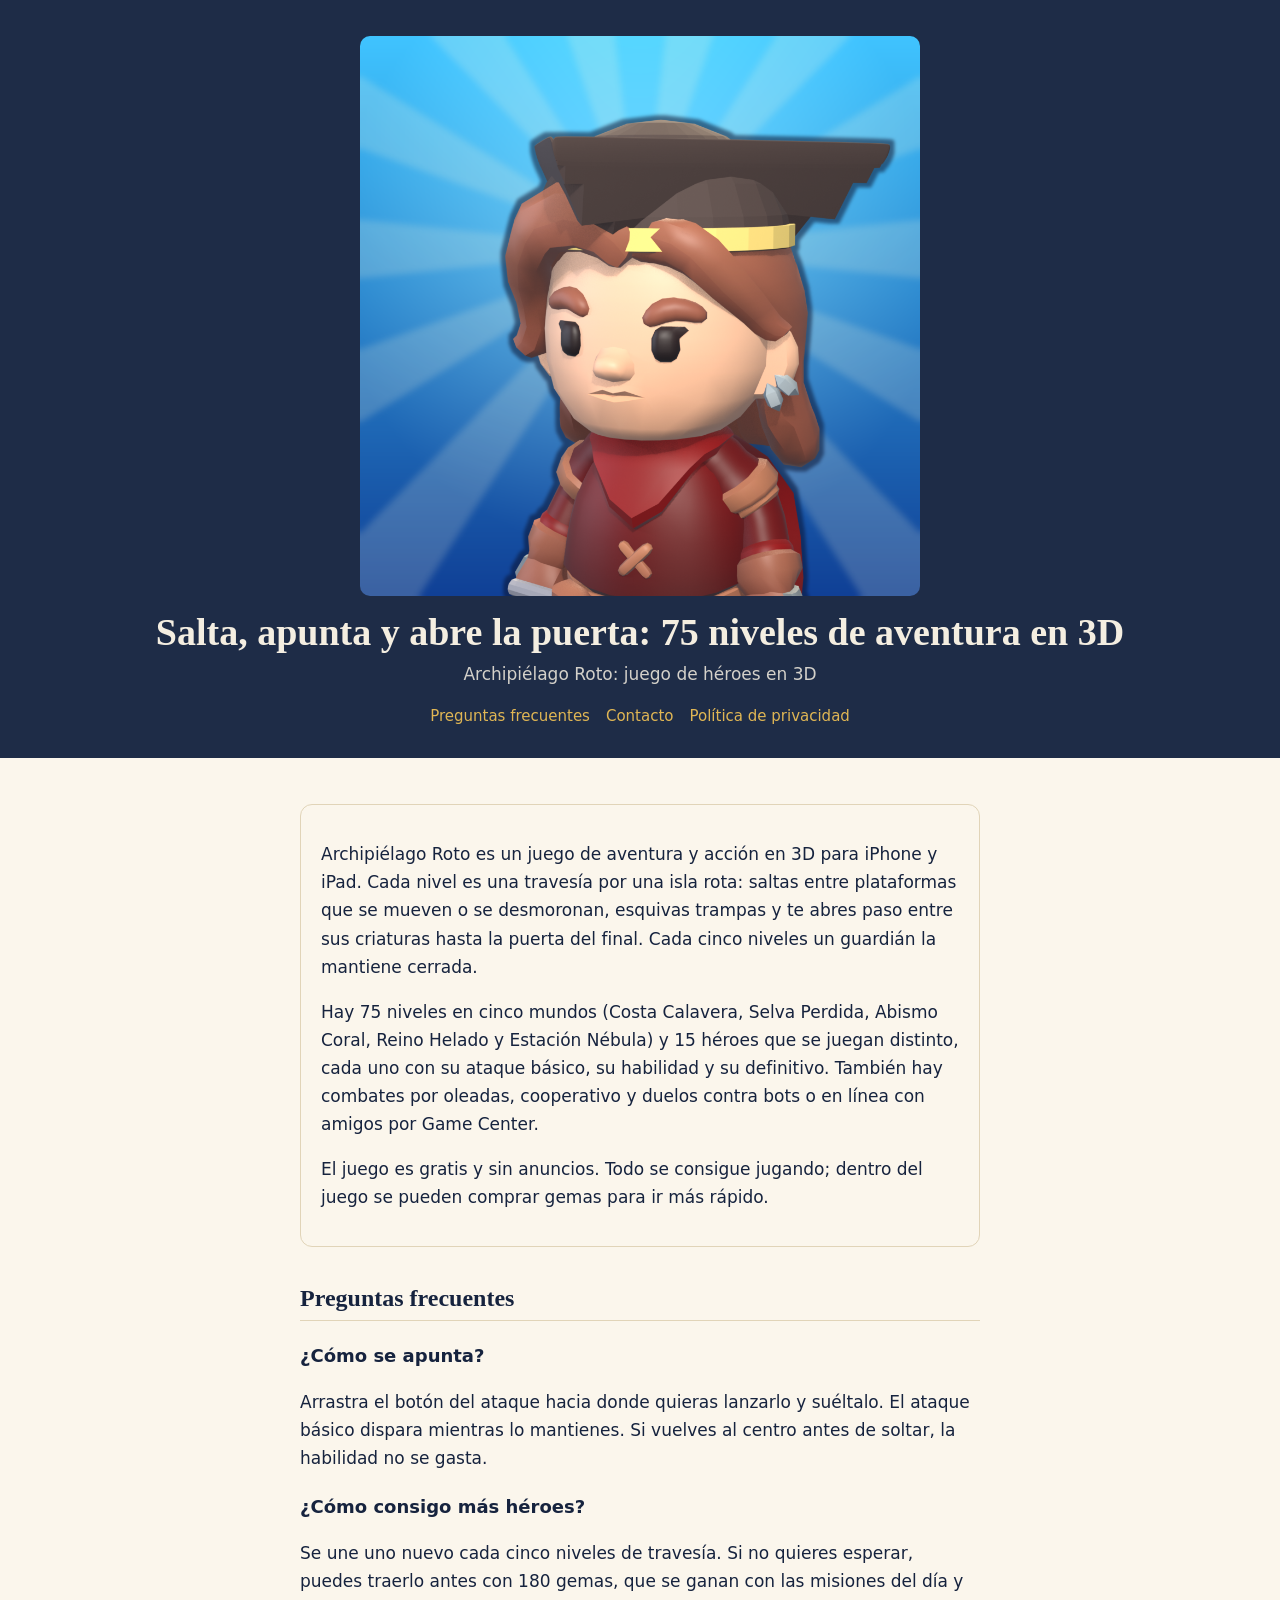
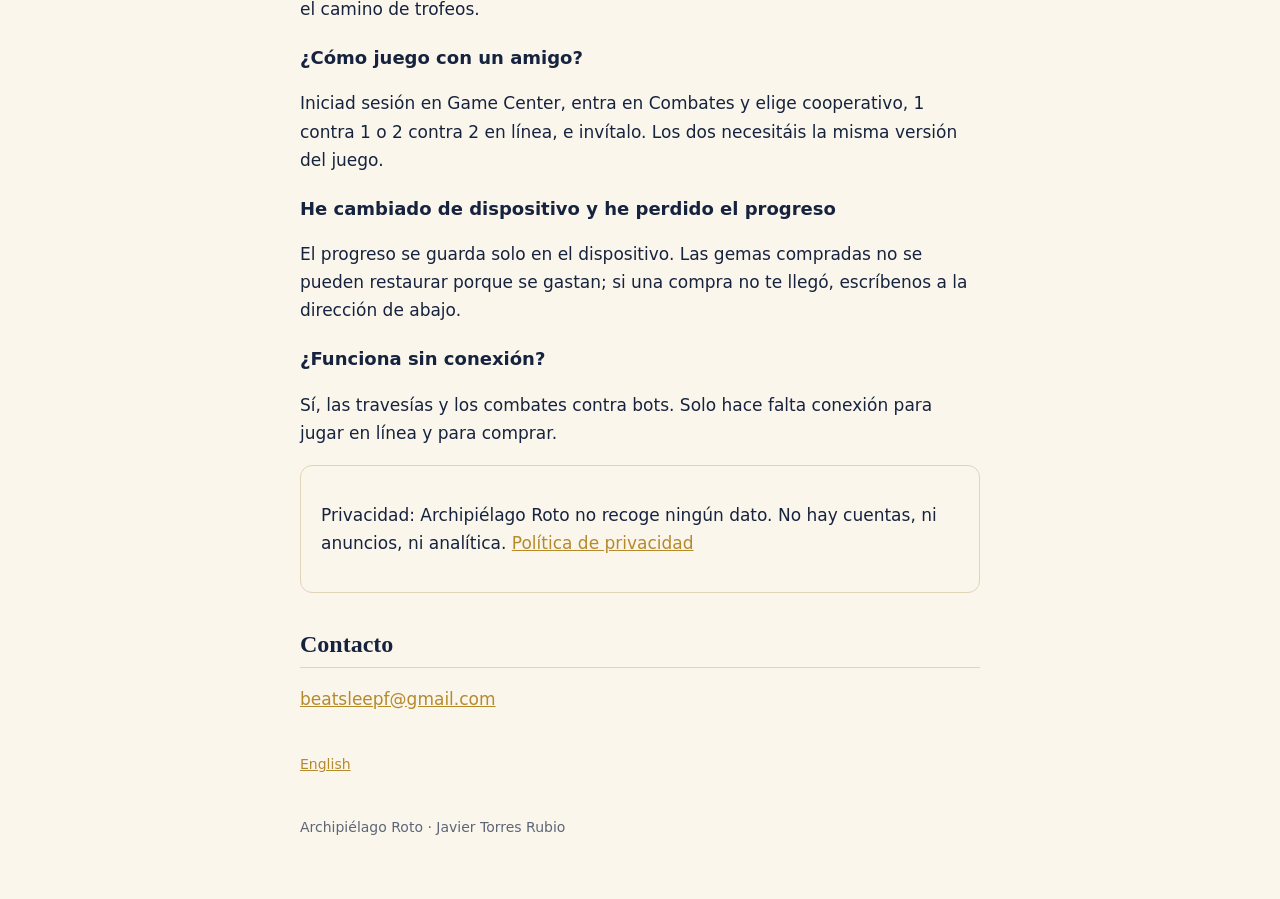
==== index.html @ f7ba3a09 "Archipiélago Roto: soporte y privacidad" ====
<!doctype html>
<html lang="es">
<head>
<meta charset="utf-8">
<meta name="viewport" content="width=device-width, initial-scale=1, viewport-fit=cover">
<title>Archipiélago Roto: juego de héroes en 3D · Contacto</title>
<meta name="description" content="Salta, apunta y abre la puerta: 75 niveles de aventura en 3D">
<link rel="canonical" href="https://javi7899.github.io/archipielago-web/">
<link rel="alternate" hreflang="es" href="https://javi7899.github.io/archipielago-web/">
<link rel="alternate" hreflang="en" href="https://javi7899.github.io/archipielago-web/en/">
<link rel="icon" href="icon.png">
<link rel="stylesheet" href="estilo.css">
</head>
<body>
<header>
  <img src="icon.png" alt="Archipiélago Roto">
  <h1>Salta, apunta y abre la puerta: 75 niveles de aventura en 3D</h1>
  <p>Archipiélago Roto: juego de héroes en 3D</p>
  <nav><a href="#faq">Preguntas frecuentes</a> <a href="#contact">Contacto</a> <a href="privacidad.html">Política de privacidad</a></nav>
</header>
<main>
  <div class="card"><p>Archipiélago Roto es un juego de aventura y acción en 3D para iPhone y iPad. Cada nivel es una travesía por una isla rota: saltas entre plataformas que se mueven o se desmoronan, esquivas trampas y te abres paso entre sus criaturas hasta la puerta del final. Cada cinco niveles un guardián la mantiene cerrada.</p><p>Hay 75 niveles en cinco mundos (Costa Calavera, Selva Perdida, Abismo Coral, Reino Helado y Estación Nébula) y 15 héroes que se juegan distinto, cada uno con su ataque básico, su habilidad y su definitivo. También hay combates por oleadas, cooperativo y duelos contra bots o en línea con amigos por Game Center.</p><p>El juego es gratis y sin anuncios. Todo se consigue jugando; dentro del juego se pueden comprar gemas para ir más rápido.</p></div>
  <h2 id="faq">Preguntas frecuentes</h2>
<h3>¿Cómo se apunta?</h3>
<p>Arrastra el botón del ataque hacia donde quieras lanzarlo y suéltalo. El ataque básico dispara mientras lo mantienes. Si vuelves al centro antes de soltar, la habilidad no se gasta.</p>
<h3>¿Cómo consigo más héroes?</h3>
<p>Se une uno nuevo cada cinco niveles de travesía. Si no quieres esperar, puedes traerlo antes con 180 gemas, que se ganan con las misiones del día y el camino de trofeos.</p>
<h3>¿Cómo juego con un amigo?</h3>
<p>Iniciad sesión en Game Center, entra en Combates y elige cooperativo, 1 contra 1 o 2 contra 2 en línea, e invítalo. Los dos necesitáis la misma versión del juego.</p>
<h3>He cambiado de dispositivo y he perdido el progreso</h3>
<p>El progreso se guarda solo en el dispositivo. Las gemas compradas no se pueden restaurar porque se gastan; si una compra no te llegó, escríbenos a la dirección de abajo.</p>
<h3>¿Funciona sin conexión?</h3>
<p>Sí, las travesías y los combates contra bots. Solo hace falta conexión para jugar en línea y para comprar.</p>
  <div class="card"><p>Privacidad: Archipiélago Roto no recoge ningún dato. No hay cuentas, ni anuncios, ni analítica. <a href="privacidad.html">Política de privacidad</a></p></div>
  <h2 id="contact">Contacto</h2>
  <p><span data-correo><noscript>beatsleepf (arroba) gmail.com</noscript></span></p>
  <p class="langs"><a href="en/" hreflang="en" lang="en">English</a></p>
  <footer>Archipiélago Roto · Javier Torres Rubio</footer>
</main>
<script src="contacto.js"></script>
</body>
</html>
---- estilo.css ----
/* Ductus: mesa azul de Prusia, papel de algodón, guías sepia y pan de oro. */
:root{--desk:#1E2C47;--paper:#FBF6EC;--ink:#16233E;--sub:#5E6577;--rule:#E1D4B8;--gold:#B58A2B}
@media (prefers-color-scheme:dark){:root{--paper:#1A2030;--ink:#EFE6D2;--sub:#A6A08F;--rule:#323A4C;--gold:#E0B654}}
*{box-sizing:border-box}body{margin:0;background:var(--paper);color:var(--ink);font:17px/1.65 -apple-system,"SF Pro Text",system-ui,sans-serif;-webkit-font-smoothing:antialiased}
/* Nada de backdrop-filter en la cabecera: oscurece la página de debajo. */
header{background:var(--desk);color:#F4EEE1;padding:36px 20px 30px;text-align:center}
header img{max-width:min(560px,92vw);height:auto;display:block;margin:0 auto 14px;border-radius:10px}
header h1{margin:0 0 4px;font:600 clamp(26px,6vw,38px)/1.2 "New York",ui-serif,Georgia,serif}
header p{margin:0;opacity:.85}
nav{margin-top:16px;display:flex;flex-wrap:wrap;gap:8px 16px;justify-content:center;font-size:15px}
nav a{color:#E0B654;text-decoration:none}nav a:hover{text-decoration:underline}
main{max-width:720px;margin:0 auto;padding:28px 20px 60px}
h2{font:600 24px/1.3 "New York",ui-serif,Georgia,serif;margin:36px 0 8px;border-bottom:1px solid var(--rule);padding-bottom:6px}
h3{font-size:18px;margin:20px 0 4px}a{color:var(--gold)}
.card{border:1px solid var(--rule);border-radius:12px;padding:18px 20px;margin:18px 0}
.store{display:inline-block;margin-top:8px;padding:10px 18px;border-radius:999px;background:var(--gold);color:#fff;text-decoration:none;font-weight:600}
.langs{font-size:14px;color:var(--sub);margin-top:40px}.langs a{margin-right:10px}
footer{margin-top:40px;color:var(--sub);font-size:14px}
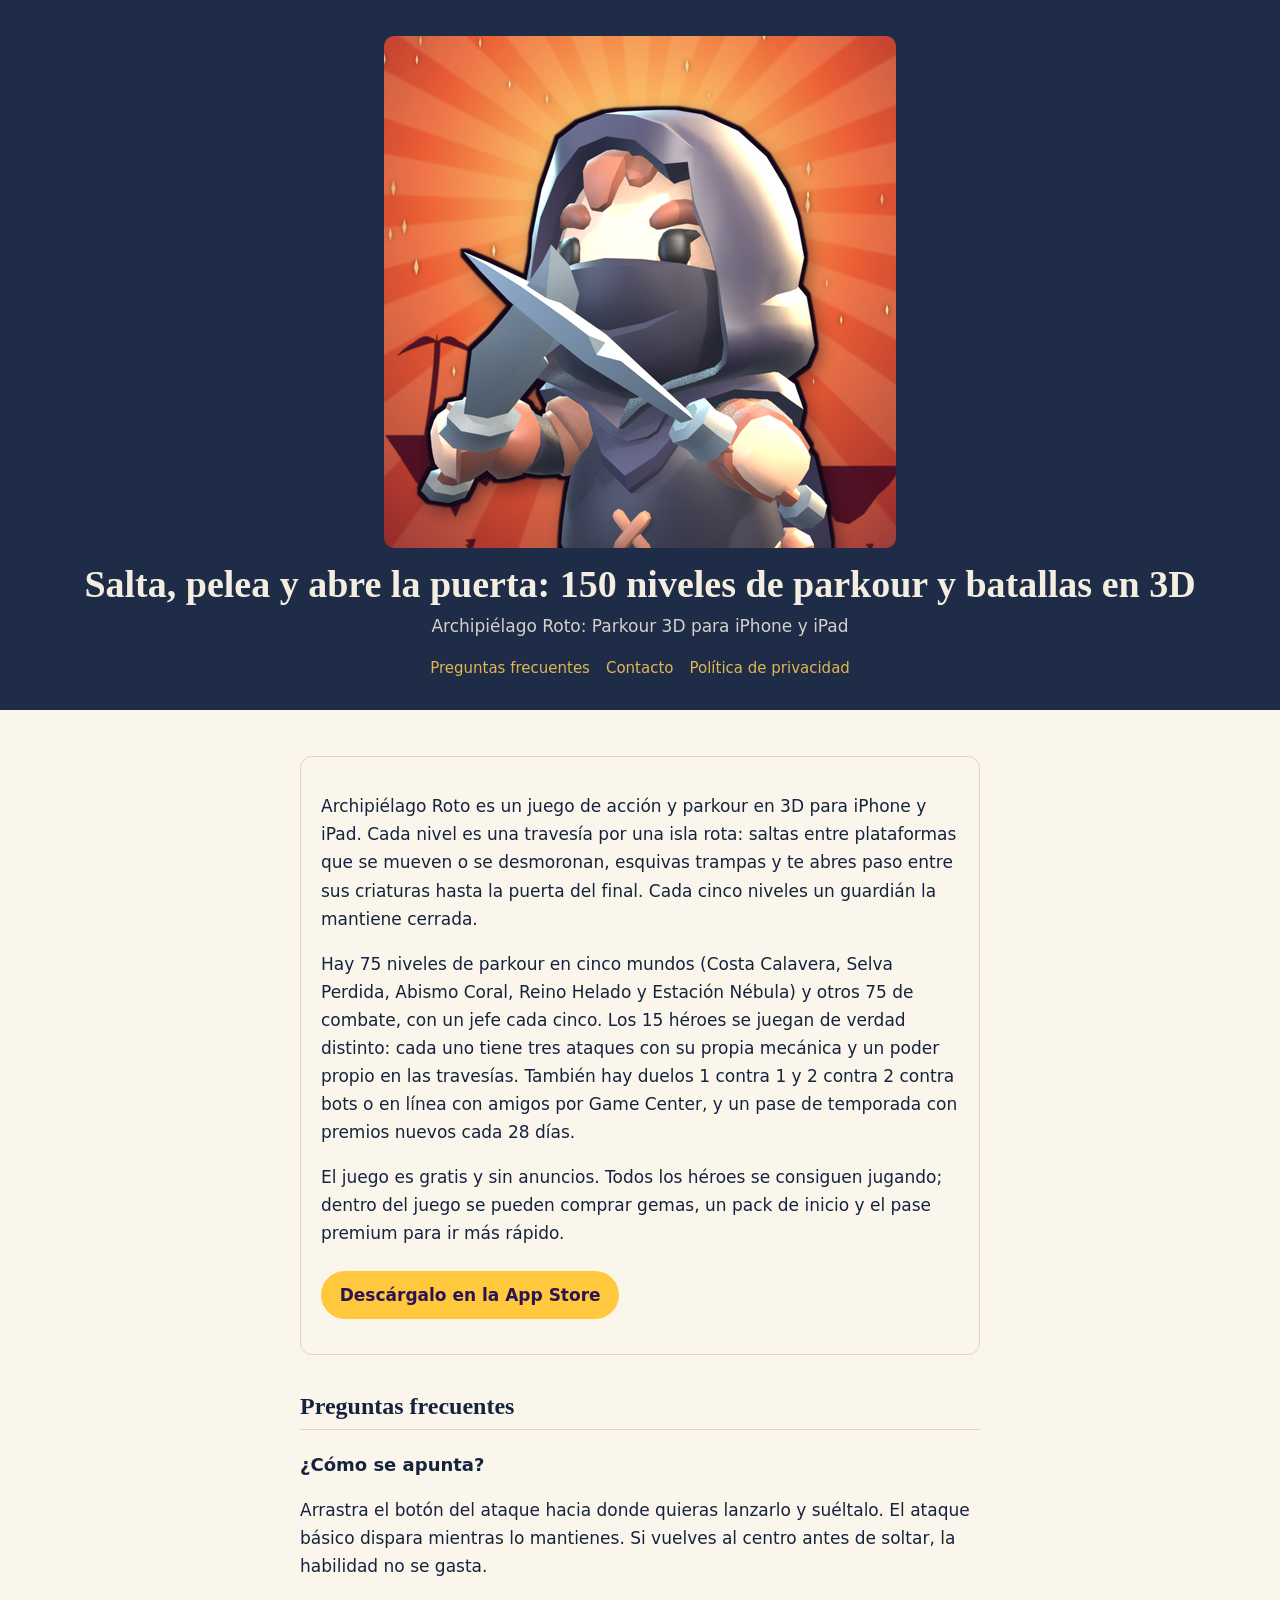
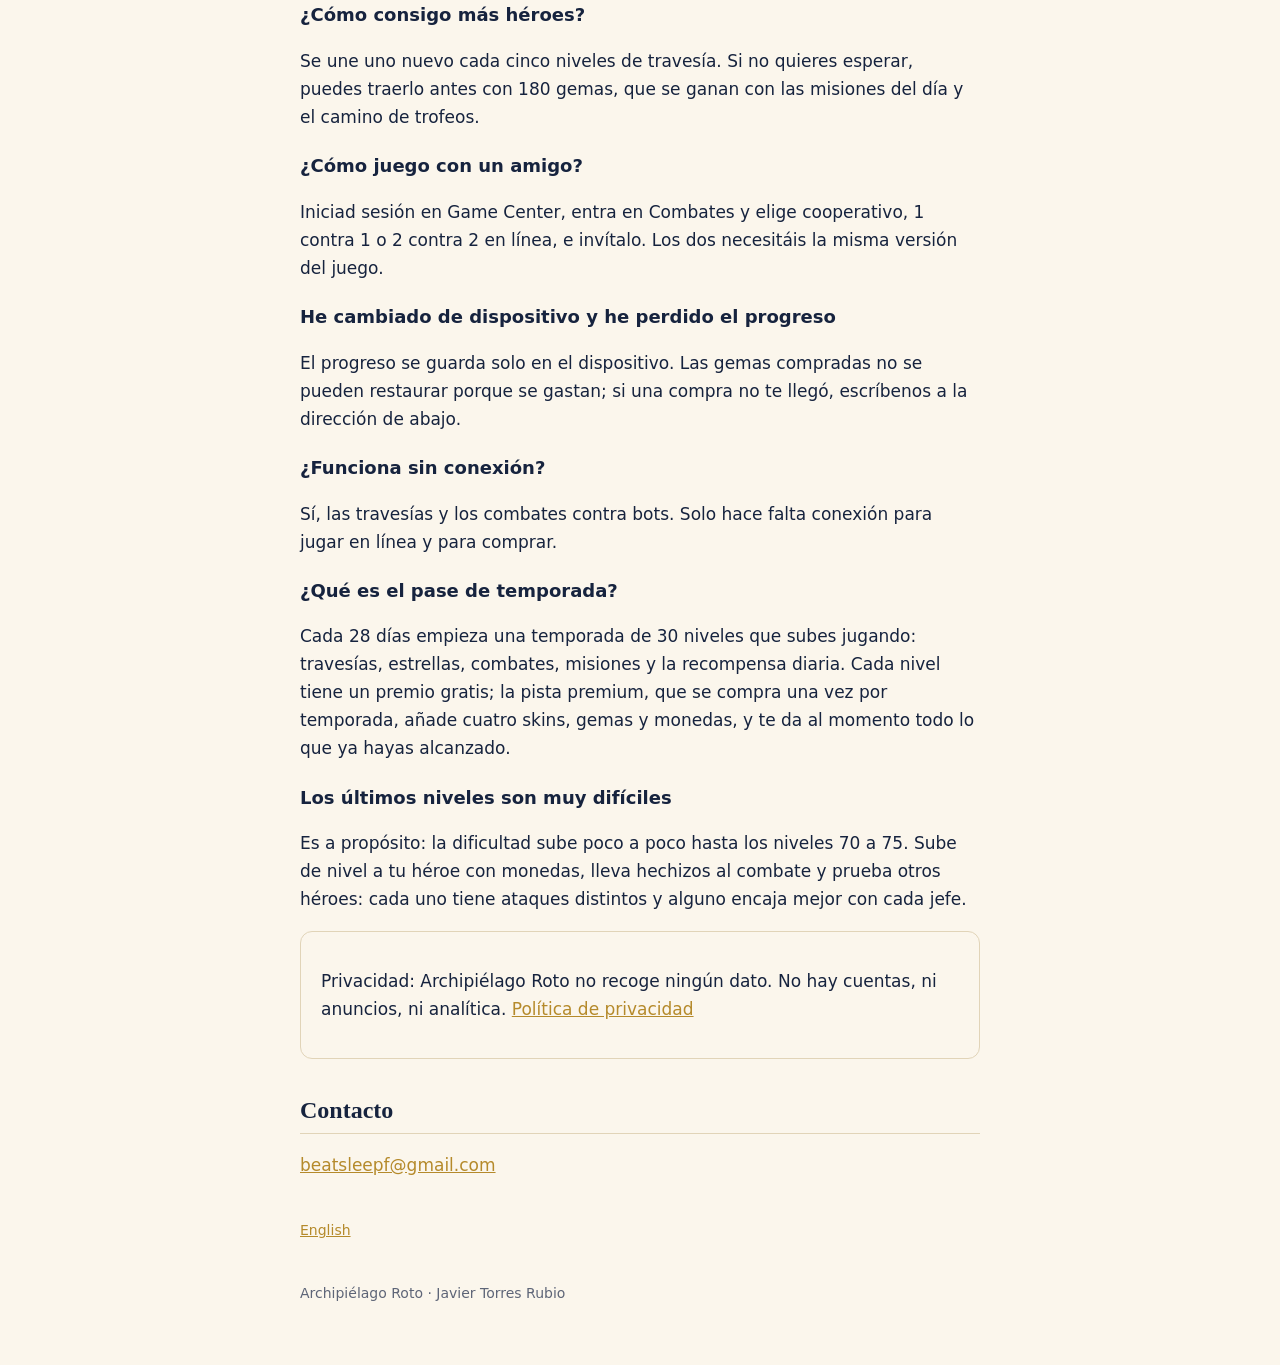
==== commit 412a0489: "Parkour 3D: 150 levels, season pass, new icon, structured data" ====
--- a/index.html
+++ b/index.html
@@ -3,23 +3,29 @@
 <head>
 <meta charset="utf-8">
 <meta name="viewport" content="width=device-width, initial-scale=1, viewport-fit=cover">
-<title>Archipiélago Roto: juego de héroes en 3D · Contacto</title>
-<meta name="description" content="Salta, apunta y abre la puerta: 75 niveles de aventura en 3D">
+<title>Archipiélago Roto: Parkour 3D, héroes y batallas para iPhone y iPad</title>
+<meta name="description" content="Juego de parkour y acción en 3D: 150 niveles entre travesías y combates, 15 héroes distintos, pase de temporada y duelos con amigos. Gratis, sin anuncios y sin conexión.">
+<meta name="apple-itunes-app" content="app-id=6838076888">
+<meta property="og:title" content="Archipiélago Roto: Parkour 3D, héroes y batallas para iPhone y iPad">
+<meta property="og:description" content="Juego de parkour y acción en 3D: 150 niveles entre travesías y combates, 15 héroes distintos, pase de temporada y duelos con amigos. Gratis, sin anuncios y sin conexión.">
+<meta property="og:image" content="https://javi7899.github.io/archipielago-web/icon.png">
 <link rel="canonical" href="https://javi7899.github.io/archipielago-web/">
 <link rel="alternate" hreflang="es" href="https://javi7899.github.io/archipielago-web/">
 <link rel="alternate" hreflang="en" href="https://javi7899.github.io/archipielago-web/en/">
 <link rel="icon" href="icon.png">
 <link rel="stylesheet" href="estilo.css">
+<script type="application/ld+json">{"@context": "https://schema.org", "@type": "VideoGame", "name": "Archipiélago Roto", "description": "Juego de parkour y acción en 3D: 150 niveles entre travesías y combates, 15 héroes distintos, pase de temporada y duelos con amigos. Gratis, sin anuncios y sin conexión.", "url": "https://javi7899.github.io/archipielago-web/", "image": "https://javi7899.github.io/archipielago-web/icon.png", "inLanguage": "es", "genre": ["Action", "Platformer", "Adventure"], "gamePlatform": ["iPhone", "iPad"], "operatingSystem": "iOS", "applicationCategory": "GameApplication", "playMode": ["SinglePlayer", "MultiPlayer", "CoOp"], "author": {"@type": "Person", "name": "Javier Torres Rubio"}, "offers": {"@type": "Offer", "price": "0", "priceCurrency": "EUR"}, "sameAs": "https://apps.apple.com/app/id6838076888"}</script>
+<script type="application/ld+json">{"@context": "https://schema.org", "@type": "FAQPage", "mainEntity": [{"@type": "Question", "name": "¿Cómo se apunta?", "acceptedAnswer": {"@type": "Answer", "text": "Arrastra el botón del ataque hacia donde quieras lanzarlo y suéltalo. El ataque básico dispara mientras lo mantienes. Si vuelves al centro antes de soltar, la habilidad no se gasta."}}, {"@type": "Question", "name": "¿Cómo consigo más héroes?", "acceptedAnswer": {"@type": "Answer", "text": "Se une uno nuevo cada cinco niveles de travesía. Si no quieres esperar, puedes traerlo antes con 180 gemas, que se ganan con las misiones del día y el camino de trofeos."}}, {"@type": "Question", "name": "¿Cómo juego con un amigo?", "acceptedAnswer": {"@type": "Answer", "text": "Iniciad sesión en Game Center, entra en Combates y elige cooperativo, 1 contra 1 o 2 contra 2 en línea, e invítalo. Los dos necesitáis la misma versión del juego."}}, {"@type": "Question", "name": "He cambiado de dispositivo y he perdido el progreso", "acceptedAnswer": {"@type": "Answer", "text": "El progreso se guarda solo en el dispositivo. Las gemas compradas no se pueden restaurar porque se gastan; si una compra no te llegó, escríbenos a la dirección de abajo."}}, {"@type": "Question", "name": "¿Funciona sin conexión?", "acceptedAnswer": {"@type": "Answer", "text": "Sí, las travesías y los combates contra bots. Solo hace falta conexión para jugar en línea y para comprar."}}, {"@type": "Question", "name": "¿Qué es el pase de temporada?", "acceptedAnswer": {"@type": "Answer", "text": "Cada 28 días empieza una temporada de 30 niveles que subes jugando: travesías, estrellas, combates, misiones y la recompensa diaria. Cada nivel tiene un premio gratis; la pista premium, que se compra una vez por temporada, añade cuatro skins, gemas y monedas, y te da al momento todo lo que ya hayas alcanzado."}}, {"@type": "Question", "name": "Los últimos niveles son muy difíciles", "acceptedAnswer": {"@type": "Answer", "text": "Es a propósito: la dificultad sube poco a poco hasta los niveles 70 a 75. Sube de nivel a tu héroe con monedas, lleva hechizos al combate y prueba otros héroes: cada uno tiene ataques distintos y alguno encaja mejor con cada jefe."}}]}</script>
 </head>
 <body>
 <header>
   <img src="icon.png" alt="Archipiélago Roto">
-  <h1>Salta, apunta y abre la puerta: 75 niveles de aventura en 3D</h1>
-  <p>Archipiélago Roto: juego de héroes en 3D</p>
+  <h1>Salta, pelea y abre la puerta: 150 niveles de parkour y batallas en 3D</h1>
+  <p>Archipiélago Roto: Parkour 3D para iPhone y iPad</p>
   <nav><a href="#faq">Preguntas frecuentes</a> <a href="#contact">Contacto</a> <a href="privacidad.html">Política de privacidad</a></nav>
 </header>
 <main>
-  <div class="card"><p>Archipiélago Roto es un juego de aventura y acción en 3D para iPhone y iPad. Cada nivel es una travesía por una isla rota: saltas entre plataformas que se mueven o se desmoronan, esquivas trampas y te abres paso entre sus criaturas hasta la puerta del final. Cada cinco niveles un guardián la mantiene cerrada.</p><p>Hay 75 niveles en cinco mundos (Costa Calavera, Selva Perdida, Abismo Coral, Reino Helado y Estación Nébula) y 15 héroes que se juegan distinto, cada uno con su ataque básico, su habilidad y su definitivo. También hay combates por oleadas, cooperativo y duelos contra bots o en línea con amigos por Game Center.</p><p>El juego es gratis y sin anuncios. Todo se consigue jugando; dentro del juego se pueden comprar gemas para ir más rápido.</p></div>
+  <div class="card"><p>Archipiélago Roto es un juego de acción y parkour en 3D para iPhone y iPad. Cada nivel es una travesía por una isla rota: saltas entre plataformas que se mueven o se desmoronan, esquivas trampas y te abres paso entre sus criaturas hasta la puerta del final. Cada cinco niveles un guardián la mantiene cerrada.</p><p>Hay 75 niveles de parkour en cinco mundos (Costa Calavera, Selva Perdida, Abismo Coral, Reino Helado y Estación Nébula) y otros 75 de combate, con un jefe cada cinco. Los 15 héroes se juegan de verdad distinto: cada uno tiene tres ataques con su propia mecánica y un poder propio en las travesías. También hay duelos 1 contra 1 y 2 contra 2 contra bots o en línea con amigos por Game Center, y un pase de temporada con premios nuevos cada 28 días.</p><p>El juego es gratis y sin anuncios. Todos los héroes se consiguen jugando; dentro del juego se pueden comprar gemas, un pack de inicio y el pase premium para ir más rápido.</p><p><a class="boton" href="https://apps.apple.com/app/id6838076888">Descárgalo en la App Store</a></p></div>
   <h2 id="faq">Preguntas frecuentes</h2>
 <h3>¿Cómo se apunta?</h3>
 <p>Arrastra el botón del ataque hacia donde quieras lanzarlo y suéltalo. El ataque básico dispara mientras lo mantienes. Si vuelves al centro antes de soltar, la habilidad no se gasta.</p>
@@ -31,6 +37,10 @@
 <p>El progreso se guarda solo en el dispositivo. Las gemas compradas no se pueden restaurar porque se gastan; si una compra no te llegó, escríbenos a la dirección de abajo.</p>
 <h3>¿Funciona sin conexión?</h3>
 <p>Sí, las travesías y los combates contra bots. Solo hace falta conexión para jugar en línea y para comprar.</p>
+<h3>¿Qué es el pase de temporada?</h3>
+<p>Cada 28 días empieza una temporada de 30 niveles que subes jugando: travesías, estrellas, combates, misiones y la recompensa diaria. Cada nivel tiene un premio gratis; la pista premium, que se compra una vez por temporada, añade cuatro skins, gemas y monedas, y te da al momento todo lo que ya hayas alcanzado.</p>
+<h3>Los últimos niveles son muy difíciles</h3>
+<p>Es a propósito: la dificultad sube poco a poco hasta los niveles 70 a 75. Sube de nivel a tu héroe con monedas, lleva hechizos al combate y prueba otros héroes: cada uno tiene ataques distintos y alguno encaja mejor con cada jefe.</p>
   <div class="card"><p>Privacidad: Archipiélago Roto no recoge ningún dato. No hay cuentas, ni anuncios, ni analítica. <a href="privacidad.html">Política de privacidad</a></p></div>
   <h2 id="contact">Contacto</h2>
   <p><span data-correo><noscript>beatsleepf (arroba) gmail.com</noscript></span></p>
--- a/estilo.css
+++ b/estilo.css
@@ -16,3 +16,4 @@
 .store{display:inline-block;margin-top:8px;padding:10px 18px;border-radius:999px;background:var(--gold);color:#fff;text-decoration:none;font-weight:600}
 .langs{font-size:14px;color:var(--sub);margin-top:40px}.langs a{margin-right:10px}
 footer{margin-top:40px;color:var(--sub);font-size:14px}
+.boton{display:inline-block;margin-top:.4em;padding:.6em 1.1em;border-radius:999px;background:#FFC83D;color:#2C1450;font-weight:800;text-decoration:none}
